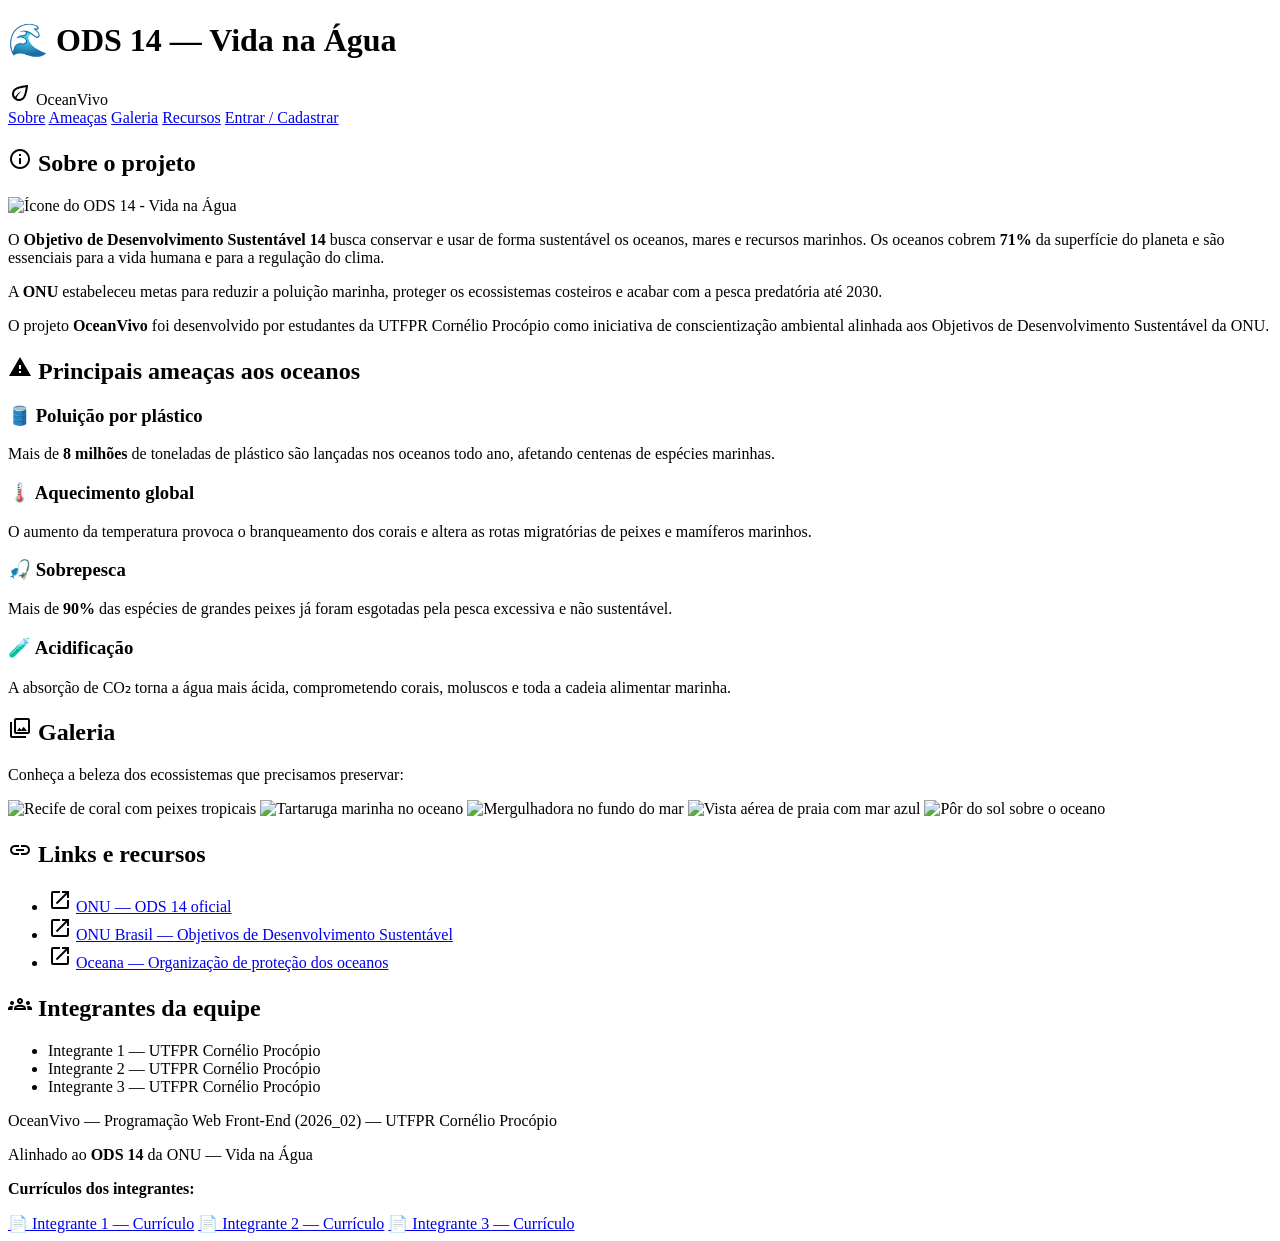
==== index.html @ f3772d64 "inicio do projeto e estruturação" ====
<!DOCTYPE html>
<html lang="pt-br">
<head>
    <meta charset="UTF-8">
    <meta name="viewport" content="width=device-width, initial-scale=1.0">
    <link rel="stylesheet" href="https://fonts.googleapis.com/css2?family=Roboto:wght@400;700&display=swap">
    <link rel="stylesheet" href="https://fonts.googleapis.com/icon?family=Material+Icons+Outlined">
    <link rel="stylesheet" href="style.css">
    <title>ODS 14 - Vida na Água</title>
</head>
<body>

    <header>
        <h1>🌊 ODS 14 — Vida na Água</h1>
        <span>
            <i class="material-icons-outlined icone">eco</i>
            OceanVivo
        </span>
    </header>

    <nav>
        <a href="#sobre">Sobre</a>
        <a href="#ameacas">Ameaças</a>
        <a href="#galeria">Galeria</a>
        <a href="#recursos">Recursos</a>
        <a href="login.html" class="nav-destaque">Entrar / Cadastrar</a>
    </nav>

    <main>
        <section id="sobre">
            <h2>
                <i class="material-icons-outlined icone-titulo">info</i>
                Sobre o projeto
            </h2>
            <img class="img-ods" src="https://upload.wikimedia.org/wikipedia/commons/thumb/7/7b/Sustainable_Development_Goal_14.png/240px-Sustainable_Development_Goal_14.png"
                 alt="Ícone do ODS 14 - Vida na Água" width="80" height="80">
            <p>
                O <span id="ods14"><strong>Objetivo de Desenvolvimento Sustentável 14</strong></span> busca
                conservar e usar de forma sustentável os oceanos, mares e recursos marinhos.
                Os oceanos cobrem <span id="perc"><strong>71%</strong></span> da superfície do planeta
                e são essenciais para a vida humana e para a regulação do clima.
            </p>
            <p>
                A <span id="onu"><strong>ONU</strong></span> estabeleceu metas para reduzir a poluição marinha,
                proteger os ecossistemas costeiros e acabar com a pesca predatória até <span id="ano">2030</span>.
            </p>
            <p>
                O projeto <strong>OceanVivo</strong> foi desenvolvido por estudantes da
                <span id="utfpr">UTFPR Cornélio Procópio</span> como iniciativa de conscientização
                ambiental alinhada aos Objetivos de Desenvolvimento Sustentável da ONU.
            </p>
        </section>

        <section id="ameacas">
            <h2>
                <i class="material-icons-outlined icone-titulo">warning</i>
                Principais ameaças aos oceanos
            </h2>
            <div class="cards">
                <div class="card">
                    <h3>🛢️ Poluição por plástico</h3>
                    <p>Mais de <strong>8 milhões</strong> de toneladas de plástico são lançadas nos oceanos todo ano, afetando centenas de espécies marinhas.</p>
                </div>
                <div class="card">
                    <h3>🌡️ Aquecimento global</h3>
                    <p>O aumento da temperatura provoca o branqueamento dos corais e altera as rotas migratórias de peixes e mamíferos marinhos.</p>
                </div>
                <div class="card">
                    <h3>🎣 Sobrepesca</h3>
                    <p>Mais de <strong>90%</strong> das espécies de grandes peixes já foram esgotadas pela pesca excessiva e não sustentável.</p>
                </div>
                <div class="card">
                    <h3>🧪 Acidificação</h3>
                    <p>A absorção de CO₂ torna a água mais ácida, comprometendo corais, moluscos e toda a cadeia alimentar marinha.</p>
                </div>
            </div>
        </section>

        <section id="galeria">
            <h2>
                <i class="material-icons-outlined icone-titulo">photo_library</i>
                Galeria
            </h2>
            <p>Conheça a beleza dos ecossistemas que precisamos preservar:</p>
            <div class="galeria">
                <img src="https://images.unsplash.com/photo-1518020382113-a7e8fc38eac9?w=220&amp;q=80"
                     alt="Recife de coral com peixes tropicais" width="220" height="145">
                <img src="https://images.unsplash.com/photo-1604909052743-94e838986d24?w=220&amp;q=80"
                     alt="Tartaruga marinha no oceano" width="220" height="145">
                <img src="https://images.unsplash.com/photo-1568430462989-44163eb1752f?w=220&amp;q=80"
                     alt="Mergulhadora no fundo do mar" width="220" height="145">
                <img src="https://images.unsplash.com/photo-1437622368342-7a3d73a34c8f?w=220&amp;q=80"
                     alt="Vista aérea de praia com mar azul" width="220" height="145">
                <img src="https://images.unsplash.com/photo-1500835556837-99ac94a94552?w=220&amp;q=80"
                     alt="Pôr do sol sobre o oceano" width="220" height="145">
            </div>
        </section>

        <section id="recursos">
            <h2>
                <i class="material-icons-outlined icone-titulo">link</i>
                Links e recursos
            </h2>
            <ul>
                <li>
                    <i class="material-icons-outlined icone">open_in_new</i>
                    <a href="https://sdgs.un.org/goals/goal14" target="_blank">ONU — ODS 14 oficial</a>
                </li>
                <li>
                    <i class="material-icons-outlined icone">open_in_new</i>
                    <a href="https://brasil.un.org/pt-br/sdgs" target="_blank" title="Site oficial da ONU no Brasil">ONU Brasil — Objetivos de Desenvolvimento Sustentável</a>
                </li>
                <li>
                    <i class="material-icons-outlined icone">open_in_new</i>
                    <a href="https://oceana.org" target="_blank">Oceana — Organização de proteção dos oceanos</a>
                </li>
            </ul>
        </section>

        <section id="equipe">
            <h2>
                <i class="material-icons-outlined icone-titulo">groups</i>
                Integrantes da equipe
            </h2>
            <ul>
                <li>Integrante 1 — UTFPR Cornélio Procópio</li>
                <li>Integrante 2 — UTFPR Cornélio Procópio</li>
                <li>Integrante 3 — UTFPR Cornélio Procópio</li>
            </ul>
        </section>
    </main>

    <footer>
        <p>OceanVivo — Programação Web Front-End (2026_02) — UTFPR Cornélio Procópio</p>
        <p>Alinhado ao <strong>ODS 14</strong> da ONU — Vida na Água</p>
        <p><strong>Currículos dos integrantes:</strong></p>
        <a href="#" target="_blank">📄 Integrante 1 — Currículo</a>
        <a href="#" target="_blank">📄 Integrante 2 — Currículo</a>
        <a href="#" target="_blank">📄 Integrante 3 — Currículo</a>
    </footer>

</body>
</html>
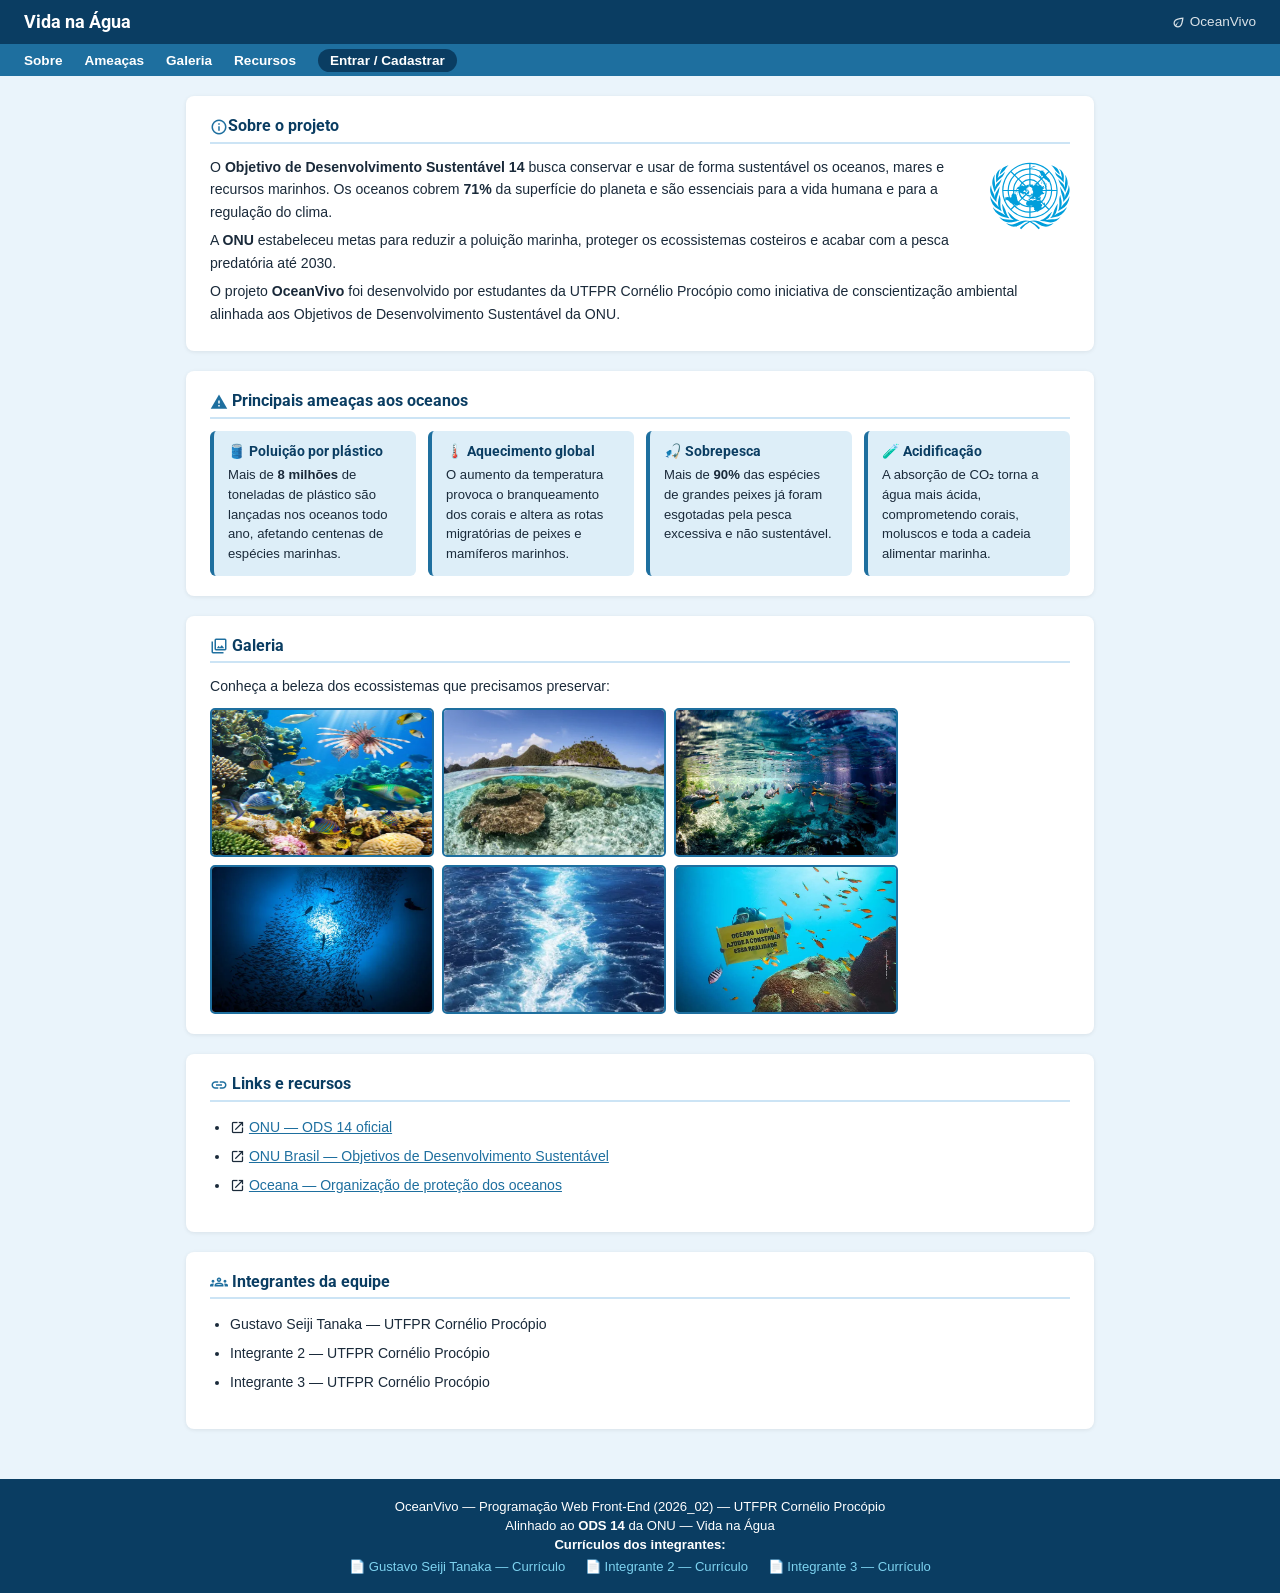
==== commit 9dbe1722: "ajustes no sistema" ====
--- a/index.html
+++ b/index.html
@@ -11,7 +11,7 @@
 <body>
 
     <header>
-        <h1>🌊 ODS 14 — Vida na Água</h1>
+        <h1>Vida na Água</h1>
         <span>
             <i class="material-icons-outlined icone">eco</i>
             OceanVivo
@@ -28,12 +28,8 @@
 
     <main>
         <section id="sobre">
-            <h2>
-                <i class="material-icons-outlined icone-titulo">info</i>
-                Sobre o projeto
-            </h2>
-            <img class="img-ods" src="https://upload.wikimedia.org/wikipedia/commons/thumb/7/7b/Sustainable_Development_Goal_14.png/240px-Sustainable_Development_Goal_14.png"
-                 alt="Ícone do ODS 14 - Vida na Água" width="80" height="80">
+            <h2><i class="material-icons-outlined icone-titulo">info</i>Sobre o projeto</h2>
+            <img class="img-ods" src="img/un-logo.svg" alt="Ícone do ODS 14 - Vida na Água" width="80" height="80">
             <p>
                 O <span id="ods14"><strong>Objetivo de Desenvolvimento Sustentável 14</strong></span> busca
                 conservar e usar de forma sustentável os oceanos, mares e recursos marinhos.
@@ -83,16 +79,18 @@
             </h2>
             <p>Conheça a beleza dos ecossistemas que precisamos preservar:</p>
             <div class="galeria">
-                <img src="https://images.unsplash.com/photo-1518020382113-a7e8fc38eac9?w=220&amp;q=80"
+                <img src="img/img-01.webp"
                      alt="Recife de coral com peixes tropicais" width="220" height="145">
-                <img src="https://images.unsplash.com/photo-1604909052743-94e838986d24?w=220&amp;q=80"
+                <img src="img/img-02.webp"
                      alt="Tartaruga marinha no oceano" width="220" height="145">
-                <img src="https://images.unsplash.com/photo-1568430462989-44163eb1752f?w=220&amp;q=80"
+                <img src="img/img-03.webp"
                      alt="Mergulhadora no fundo do mar" width="220" height="145">
-                <img src="https://images.unsplash.com/photo-1437622368342-7a3d73a34c8f?w=220&amp;q=80"
+                <img src="img/img-04.webp"
                      alt="Vista aérea de praia com mar azul" width="220" height="145">
-                <img src="https://images.unsplash.com/photo-1500835556837-99ac94a94552?w=220&amp;q=80"
+                <img src="img/img-05.webp"
                      alt="Pôr do sol sobre o oceano" width="220" height="145">
+                <img src="img/img-06.webp"
+                     alt="Oceano Limpo" width="220" height="145">
             </div>
         </section>
 
@@ -123,7 +121,7 @@
                 Integrantes da equipe
             </h2>
             <ul>
-                <li>Integrante 1 — UTFPR Cornélio Procópio</li>
+                <li>Gustavo Seiji Tanaka — UTFPR Cornélio Procópio</li>
                 <li>Integrante 2 — UTFPR Cornélio Procópio</li>
                 <li>Integrante 3 — UTFPR Cornélio Procópio</li>
             </ul>
@@ -134,7 +132,7 @@
         <p>OceanVivo — Programação Web Front-End (2026_02) — UTFPR Cornélio Procópio</p>
         <p>Alinhado ao <strong>ODS 14</strong> da ONU — Vida na Água</p>
         <p><strong>Currículos dos integrantes:</strong></p>
-        <a href="#" target="_blank">📄 Integrante 1 — Currículo</a>
+        <a href="curriculos/cv_tnk/index.html" target="_blank">📄 Gustavo Seiji Tanaka — Currículo</a>
         <a href="#" target="_blank">📄 Integrante 2 — Currículo</a>
         <a href="#" target="_blank">📄 Integrante 3 — Currículo</a>
     </footer>
--- a/style.css
+++ b/style.css
@@ -0,0 +1,313 @@
+body {
+    font-family: Arial, sans-serif;
+    font-size: 14px;
+    margin: 0;
+    background-color: #eaf4fb;
+    color: #1a2a3a;
+    display: flex;
+    flex-direction: column;
+    min-height: 100vh;
+}
+
+main {
+    flex: 1;
+}
+
+h1, h2, h3 {
+    font-family: 'Roboto', Arial, sans-serif;
+}
+
+header {
+    background-color: #0a3d62;
+    color: white;
+    padding: 12px 24px;
+    display: flex;
+    align-items: center;
+    justify-content: space-between;
+}
+
+header h1 {
+    margin: 0;
+    font-size: 1.1rem;
+}
+
+header span {
+    font-size: 0.85rem;
+    opacity: 0.85;
+}
+
+nav {
+    background-color: #1e6f9f;
+    padding: 8px 24px;
+}
+
+nav a {
+    color: white;
+    text-decoration: none;
+    margin-right: 18px;
+    font-size: 0.85rem;
+    font-weight: bold;
+}
+
+nav a:hover {
+    text-decoration: underline;
+}
+
+.nav-destaque {
+    background-color: #0a3d62;
+    padding: 4px 12px;
+    border-radius: 14px;
+}
+
+.nav-destaque:hover {
+    background-color: #07304e;
+    text-decoration: none;
+}
+
+.icone {
+    font-size: 15px;
+    vertical-align: middle;
+}
+
+.icone-titulo {
+    font-size: 18px;
+    vertical-align: middle;
+    color: #1e6f9f;
+}
+
+section {
+    padding: 20px 24px;
+    max-width: 860px;
+    margin: 20px auto;
+    background-color: white;
+    border-radius: 8px;
+    box-shadow: 0 1px 4px rgba(0, 0, 0, 0.08);
+}
+
+section h2 {
+    font-size: 1rem;
+    color: #0a3d62;
+    margin-top: 0;
+    border-bottom: 2px solid #cce4f5;
+    padding-bottom: 6px;
+    margin-bottom: 12px;
+}
+
+section p {
+    font-size: 0.88rem;
+    line-height: 1.6;
+    margin: 6px 0;
+}
+
+section ul, section ol {
+    font-size: 0.88rem;
+    line-height: 1.7;
+    padding-left: 20px;
+}
+
+section ul li, section ol li {
+    margin-bottom: 5px;
+}
+
+section ul a {
+    color: #1e6f9f;
+}
+
+section ul a:hover {
+    text-decoration: underline;
+}
+
+.img-ods {
+    float: right;
+    margin: 0 0 8px 16px;
+}
+
+.cards {
+    display: flex;
+    gap: 12px;
+    flex-wrap: wrap;
+    margin-top: 10px;
+}
+
+.card {
+    background-color: #ddeef8;
+    border-left: 4px solid #1e6f9f;
+    padding: 12px 14px;
+    border-radius: 6px;
+    flex: 1;
+    min-width: 160px;
+}
+
+.card h3 {
+    margin: 0 0 6px;
+    font-size: 0.88rem;
+    color: #0a3d62;
+}
+
+.card p {
+    margin: 0;
+    font-size: 0.82rem;
+    line-height: 1.5;
+}
+
+.galeria {
+    display: flex;
+    gap: 8px;
+    flex-wrap: wrap;
+    margin-top: 10px;
+}
+
+.galeria img {
+    border-radius: 5px;
+    border: 2px solid #1e6f9f;
+}
+
+footer {
+    background-color: #0a3d62;
+    color: white;
+    text-align: center;
+    padding: 16px;
+    margin-top: 30px;
+    font-size: 0.82rem;
+}
+
+footer p {
+    margin: 4px 0;
+}
+
+footer a {
+    color: #7dd3f0;
+    text-decoration: none;
+    display: inline-block;
+    margin: 3px 8px;
+}
+
+footer a:hover {
+    text-decoration: underline;
+}
+
+.cadastro-box {
+    width: 100%;
+    box-sizing: border-box;
+    max-width: 480px;
+    margin: 24px auto;
+    padding: 0 16px;
+}
+
+.cadastro-titulo {
+    text-align: center;
+    margin-bottom: 18px;
+}
+
+#titulo-projeto {
+    font-size: 1.4rem;
+    color: #0a3d62;
+    margin: 0 0 4px 0;
+    border: none;
+    padding: 0;
+}
+
+.subtitulo {
+    font-size: 0.88rem;
+    color: #4a6072;
+    display: block;
+}
+
+.secao {
+    max-width: none;
+    margin: 0;
+    padding: 24px;
+    border-top: 4px solid #1e6f9f;
+    box-shadow: 0 4px 14px rgba(10, 61, 98, 0.12);
+}
+
+.secao h2 {
+    font-size: 1.1rem;
+    margin-bottom: 16px;
+}
+
+.campo {
+    margin-bottom: 14px;
+}
+
+.campo label {
+    display: block;
+    font-size: 0.82rem;
+    font-weight: bold;
+    color: #0a3d62;
+    margin-bottom: 5px;
+}
+
+.campo input,
+.campo select,
+.campo textarea {
+    width: 100%;
+    box-sizing: border-box;
+    padding: 10px 12px;
+    font-family: Arial, sans-serif;
+    font-size: 0.9rem;
+    color: #1a2a3a;
+    background-color: #f5fafd;
+    border: 1px solid #b7d6ea;
+    border-radius: 6px;
+    transition: border-color 0.2s, box-shadow 0.2s, background-color 0.2s;
+}
+
+.campo textarea {
+    resize: vertical;
+}
+
+.campo input:focus,
+.campo select:focus,
+.campo textarea:focus {
+    outline: none;
+    background-color: white;
+    border-color: #1e6f9f;
+    box-shadow: 0 0 0 3px rgba(30, 111, 159, 0.2);
+}
+
+.botao {
+    width: 100%;
+    padding: 12px;
+    margin-top: 6px;
+    font-family: 'Roboto', Arial, sans-serif;
+    font-size: 0.95rem;
+    font-weight: bold;
+    color: white;
+    background-color: #1e6f9f;
+    border: none;
+    border-radius: 6px;
+    cursor: pointer;
+    transition: background-color 0.2s, transform 0.1s;
+}
+
+.botao:hover {
+    background-color: #0a3d62;
+}
+
+.botao:active {
+    transform: scale(0.98);
+}
+
+.botao-secundario {
+    display: block;
+    box-sizing: border-box;
+    text-align: center;
+    text-decoration: none;
+    color: #1e6f9f;
+    background-color: white;
+    border: 2px solid #1e6f9f;
+    margin-top: 0;
+}
+
+.botao-secundario:hover {
+    color: white;
+    background-color: #1e6f9f;
+}
+
+.texto-ajuda {
+    font-size: 0.85rem;
+    color: #4a6072;
+    margin: 18px 0 8px;
+    text-align: center;
+}
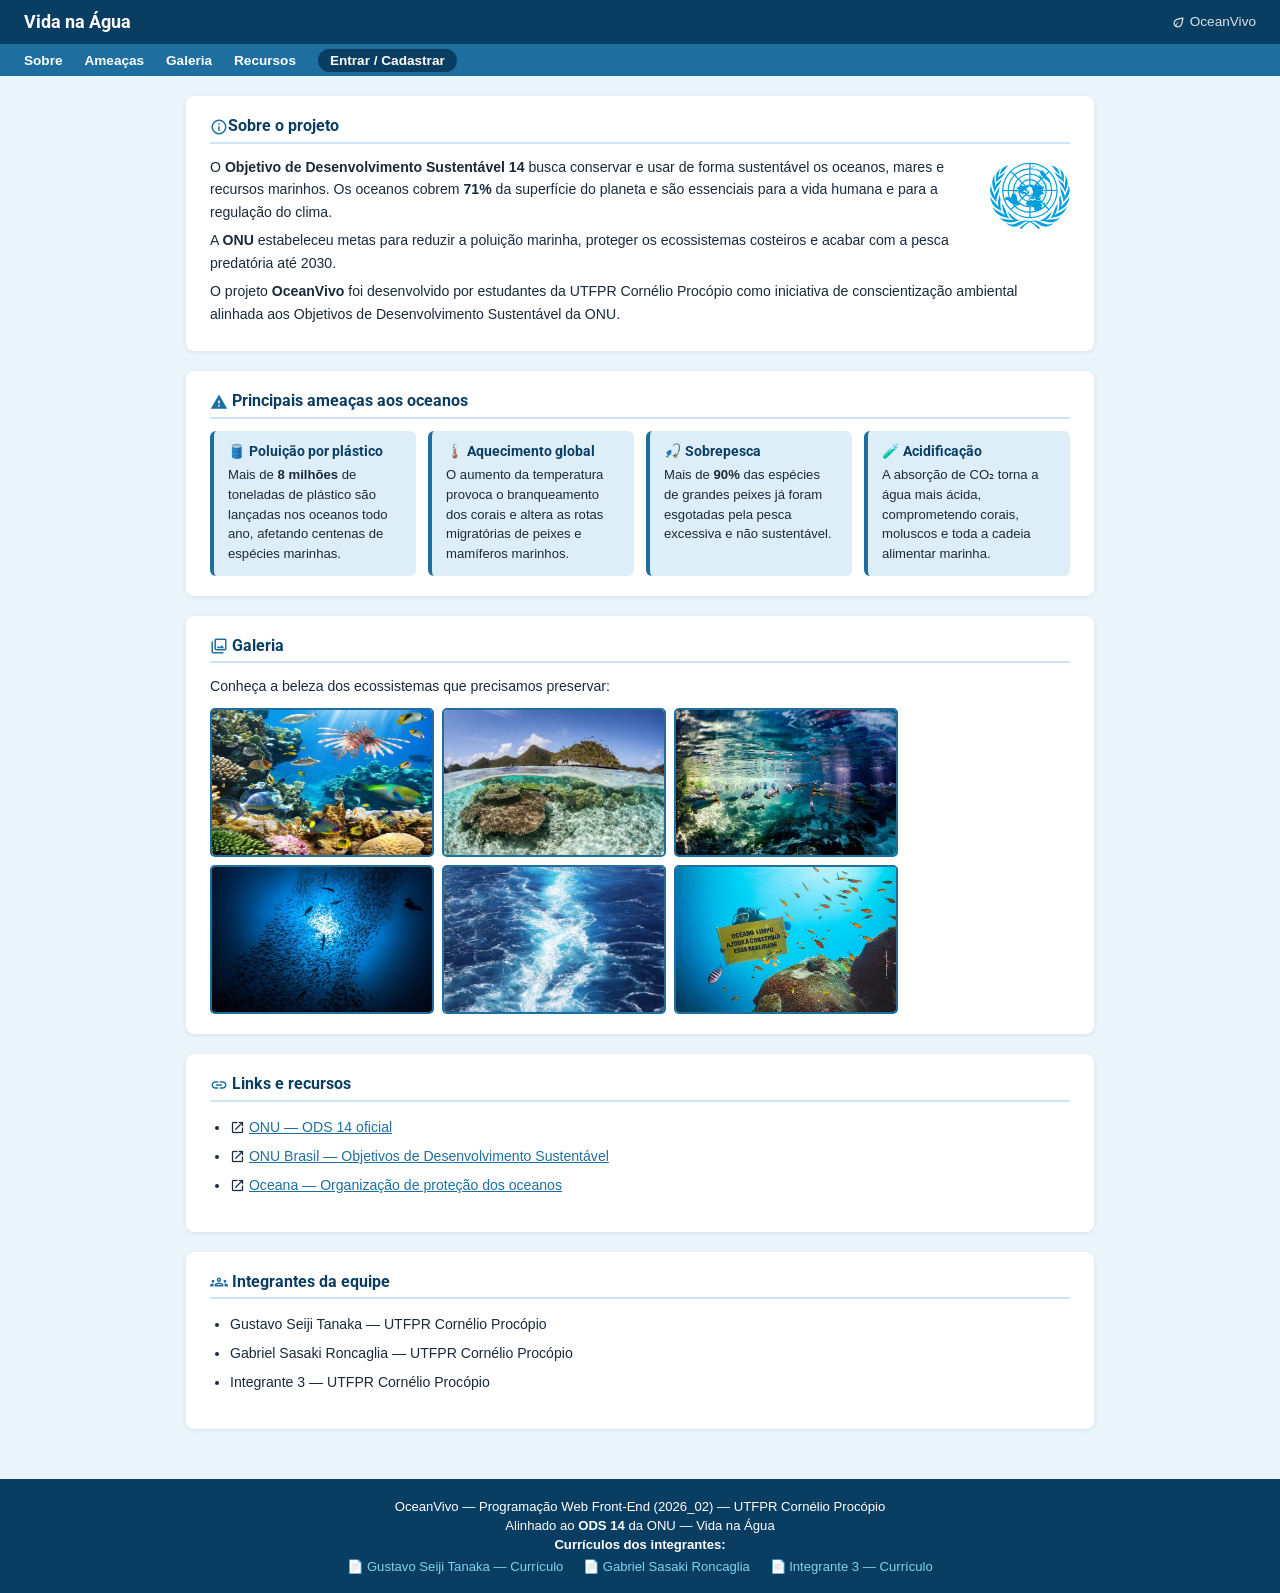
==== commit bb73c568: "Update index.html" ====
--- a/index.html
+++ b/index.html
@@ -122,7 +122,7 @@
             </h2>
             <ul>
                 <li>Gustavo Seiji Tanaka — UTFPR Cornélio Procópio</li>
-                <li>Integrante 2 — UTFPR Cornélio Procópio</li>
+                <li>Gabriel Sasaki Roncaglia — UTFPR Cornélio Procópio</li>
                 <li>Integrante 3 — UTFPR Cornélio Procópio</li>
             </ul>
         </section>
@@ -133,7 +133,7 @@
         <p>Alinhado ao <strong>ODS 14</strong> da ONU — Vida na Água</p>
         <p><strong>Currículos dos integrantes:</strong></p>
         <a href="curriculos/cv_tnk/index.html" target="_blank">📄 Gustavo Seiji Tanaka — Currículo</a>
-        <a href="#" target="_blank">📄 Integrante 2 — Currículo</a>
+        <a href="curriculos/cv_GabrielSasaki/index.html" target="_blank">📄 Gabriel Sasaki Roncaglia</a>
         <a href="#" target="_blank">📄 Integrante 3 — Currículo</a>
     </footer>
 
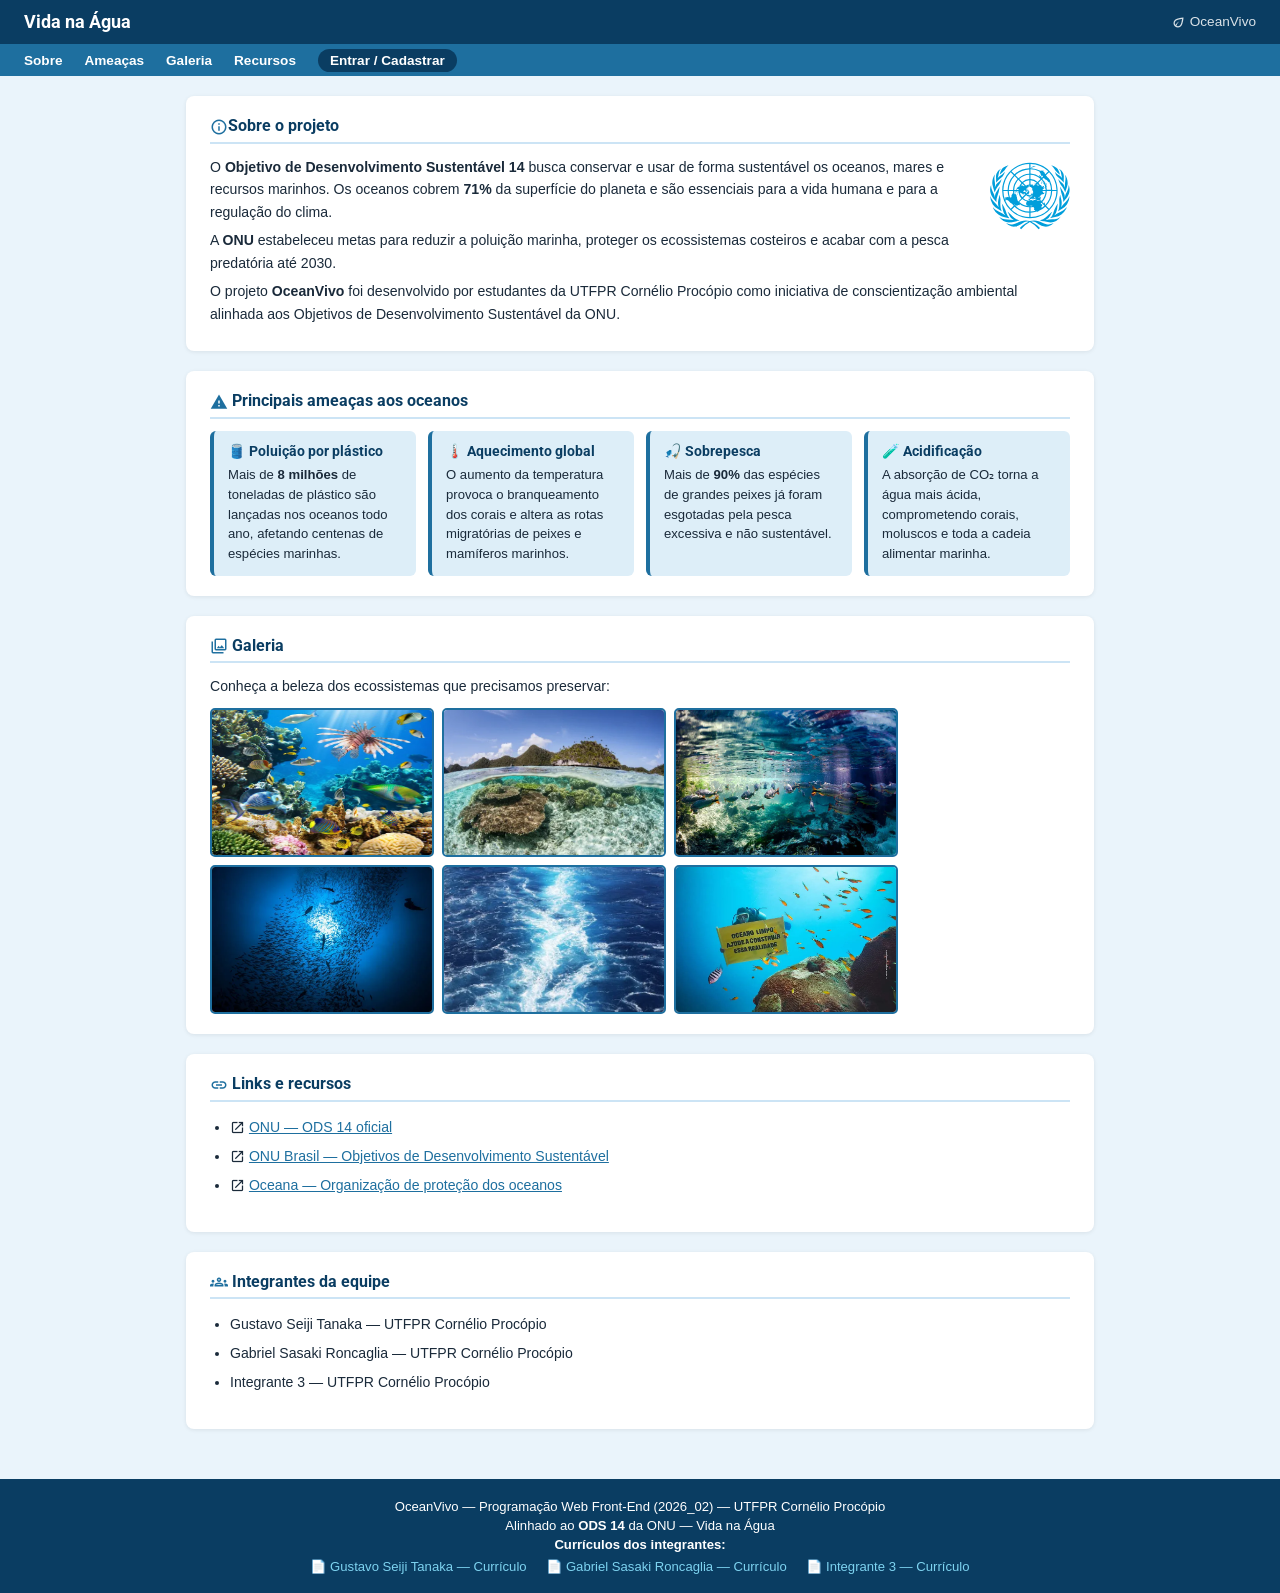
==== commit acb68437: "Update index.html" ====
--- a/index.html
+++ b/index.html
@@ -133,7 +133,7 @@
         <p>Alinhado ao <strong>ODS 14</strong> da ONU — Vida na Água</p>
         <p><strong>Currículos dos integrantes:</strong></p>
         <a href="curriculos/cv_tnk/index.html" target="_blank">📄 Gustavo Seiji Tanaka — Currículo</a>
-        <a href="curriculos/cv_GabrielSasaki/index.html" target="_blank">📄 Gabriel Sasaki Roncaglia</a>
+        <a href="curriculos/cv_GabrielSasaki/index.html" target="_blank">📄 Gabriel Sasaki Roncaglia — Currículo</a>
         <a href="#" target="_blank">📄 Integrante 3 — Currículo</a>
     </footer>
 
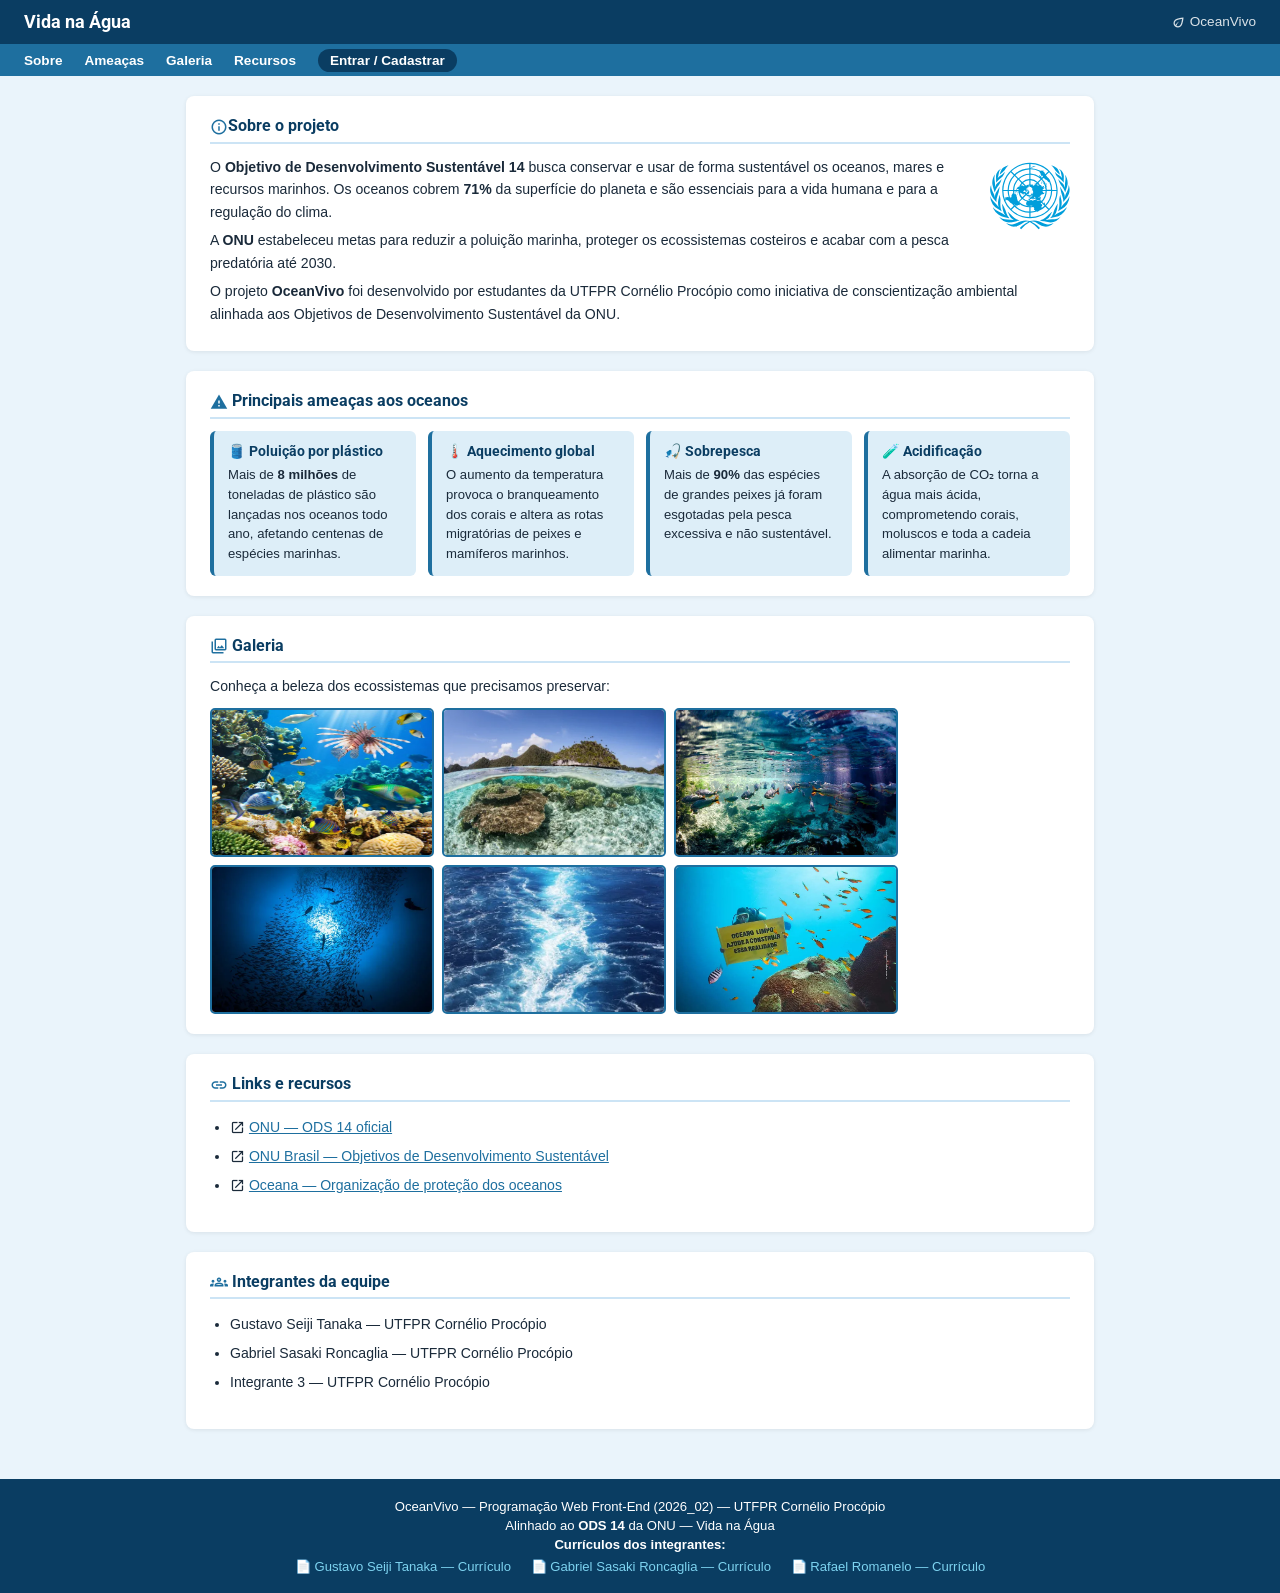
==== commit 9e11ea1e: "ajustando link" ====
--- a/index.html
+++ b/index.html
@@ -134,7 +134,7 @@
         <p><strong>Currículos dos integrantes:</strong></p>
         <a href="curriculos/cv_tnk/index.html" target="_blank">📄 Gustavo Seiji Tanaka — Currículo</a>
         <a href="curriculos/cv_GabrielSasaki/index.html" target="_blank">📄 Gabriel Sasaki Roncaglia — Currículo</a>
-        <a href="#" target="_blank">📄 Integrante 3 — Currículo</a>
+        <a href="curriculos/cv_RafaelRomanelo/index.html" target="_blank">📄 Rafael Romanelo — Currículo</a>
     </footer>
 
 </body>
